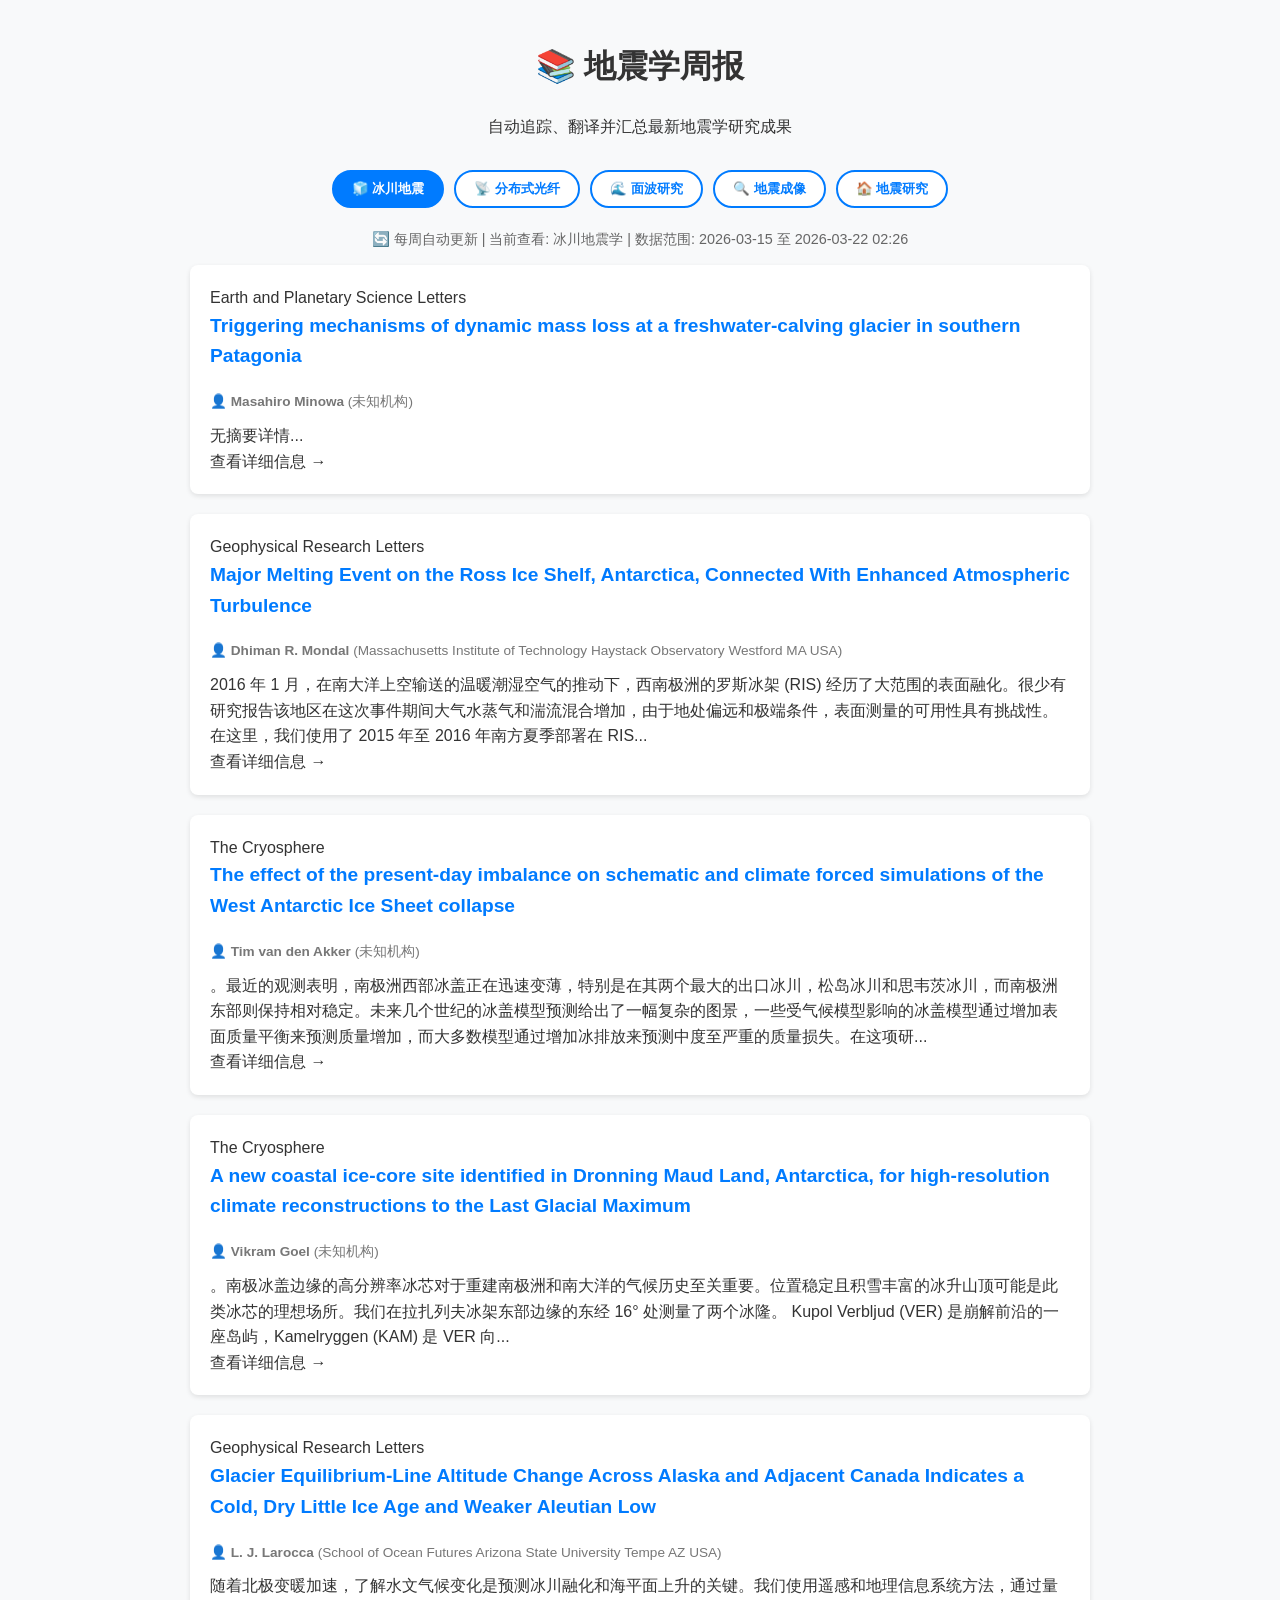
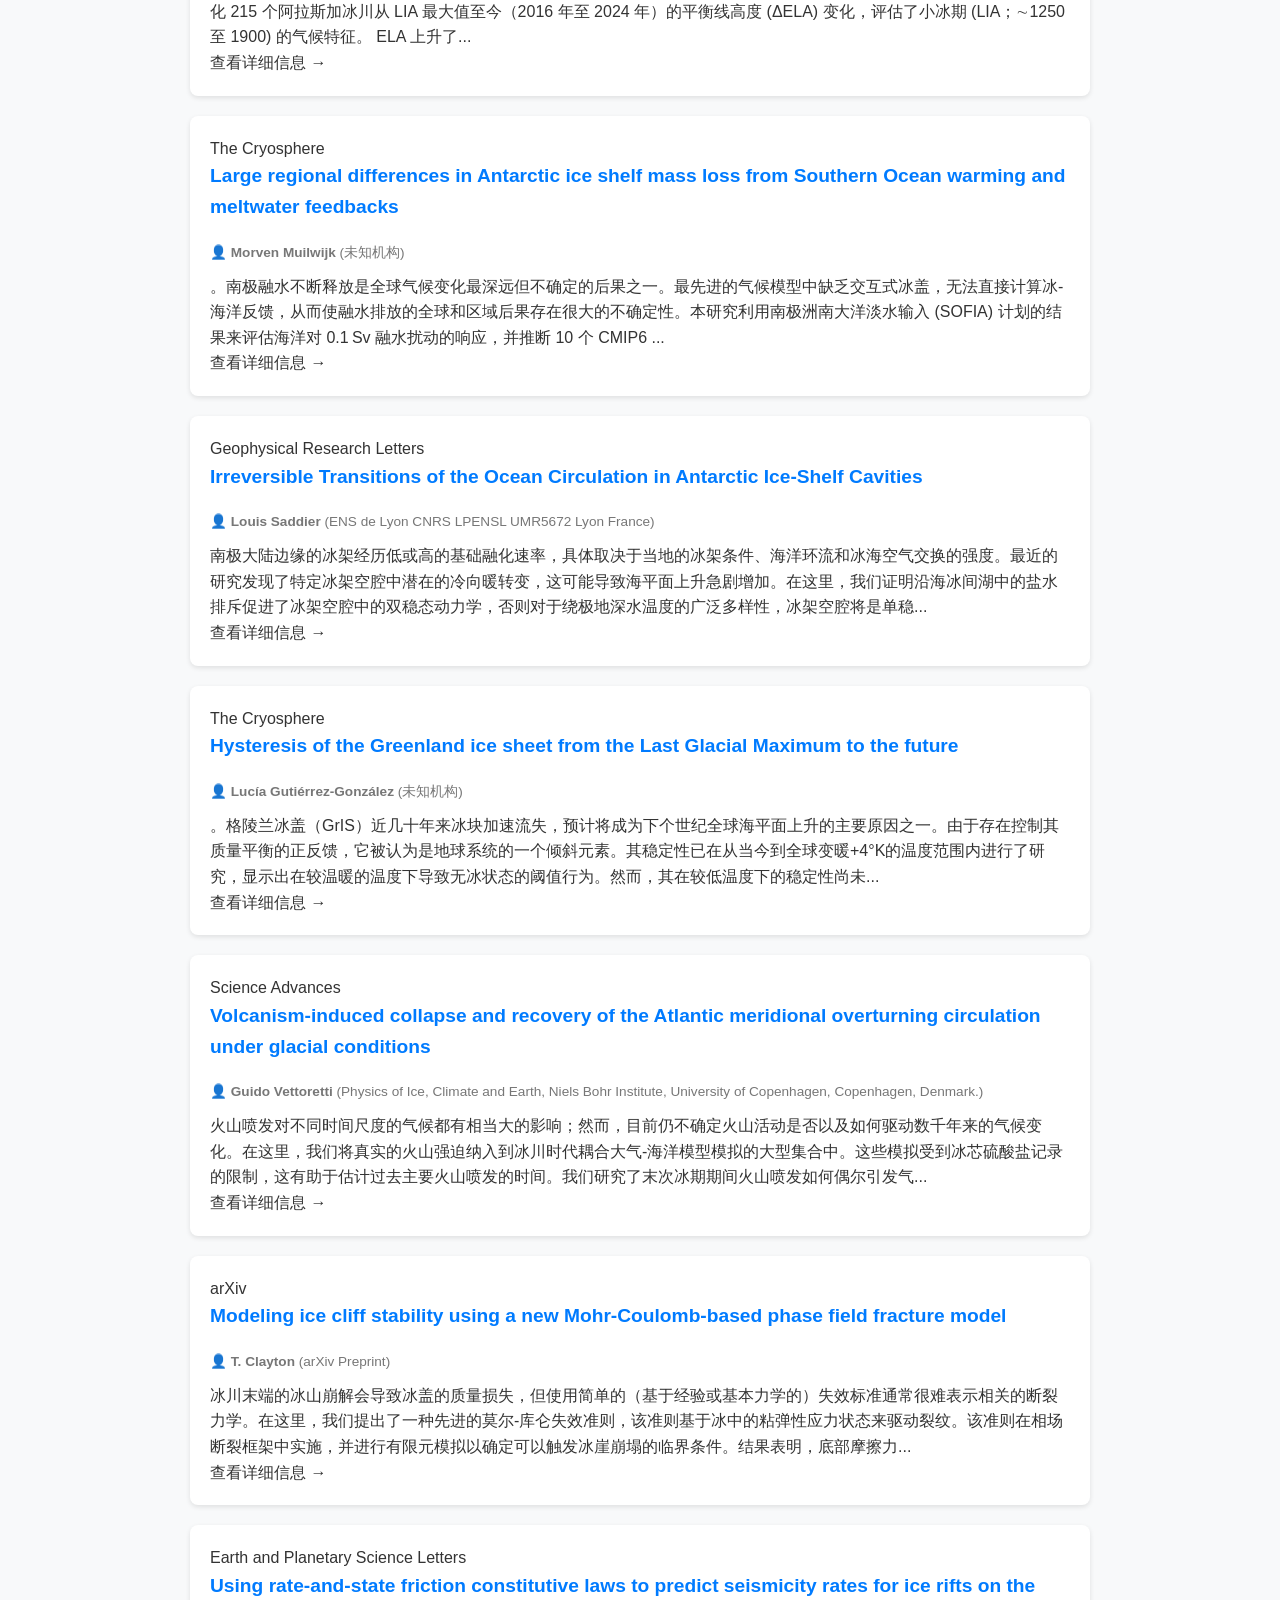
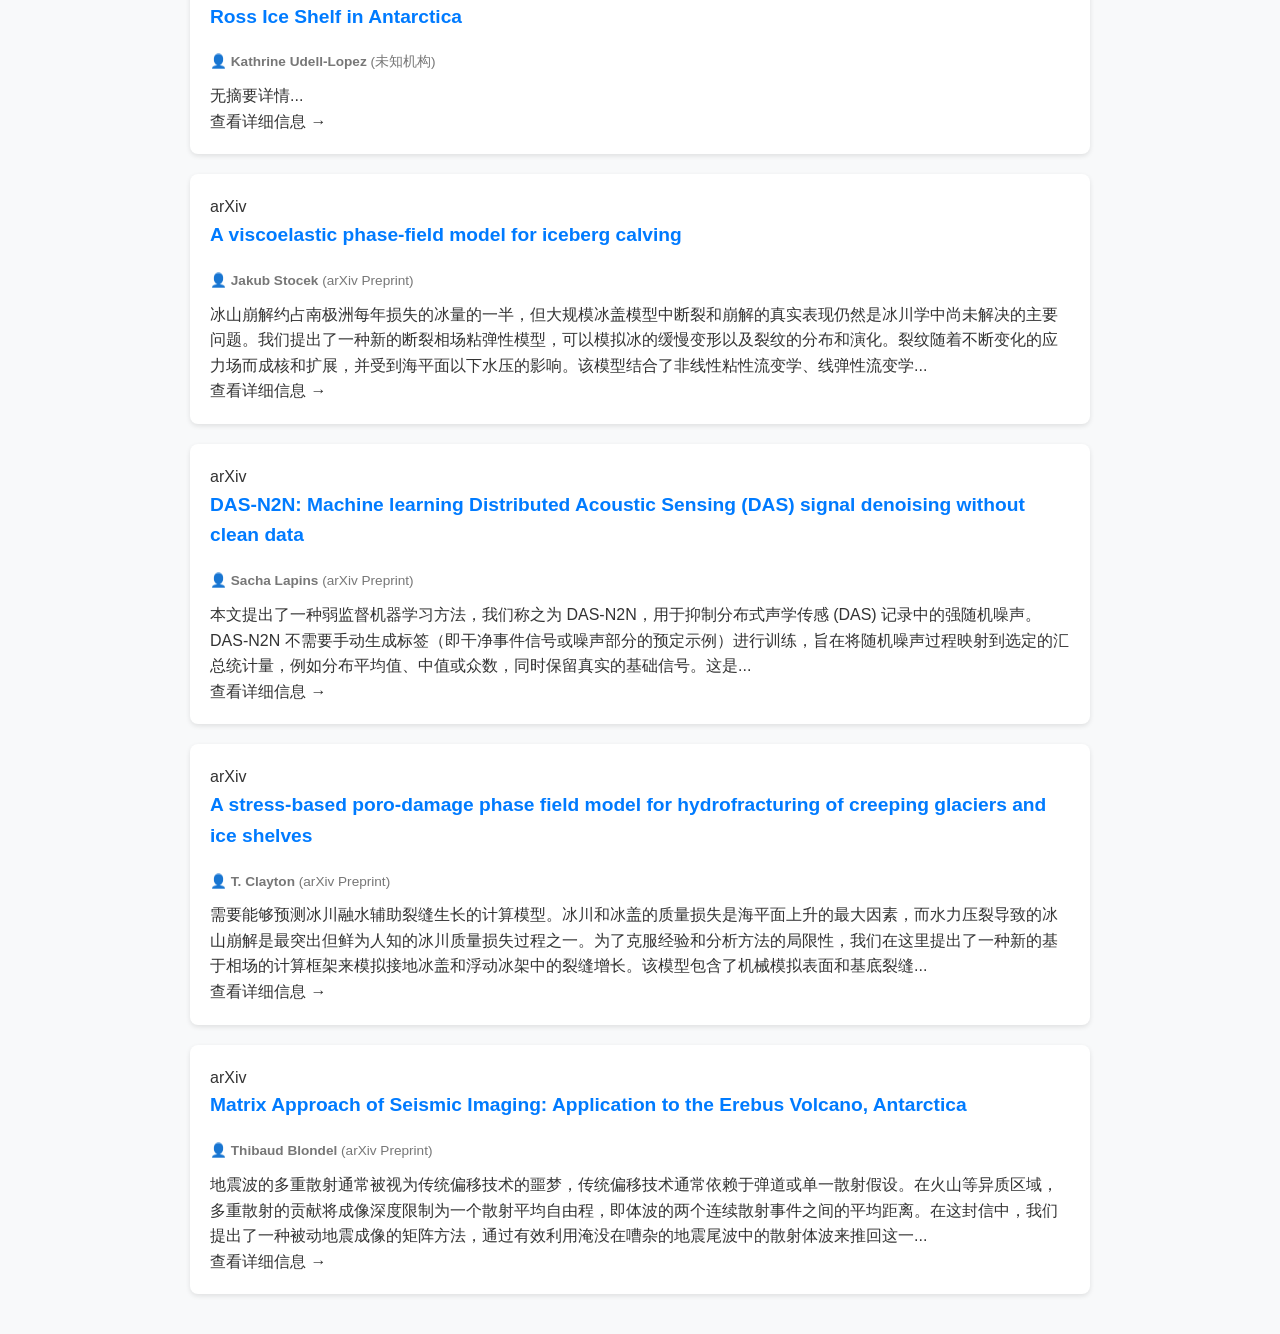
==== index.html @ c6fc9a9e "update papers" ====
<!DOCTYPE html>
<html lang="zh-CN">
<head>
    <meta charset="UTF-8">
    <meta name="viewport" content="width=device-width, initial-scale=1.0">
    <title>地震学周报</title>
    <link rel="stylesheet" href="style.css">
</head>
<body>
    <div class="container">
        <header>
            <h1>📚 地震学周报</h1>
            <p>自动追踪、翻译并汇总最新地震学研究成果</p>
        </header>

        <nav class="topic-nav">
            <button class="topic-btn active" onclick="switchTopic('cryo')">🧊 冰川地震</button>
            <button class="topic-btn" onclick="switchTopic('das')">📡 分布式光纤</button>
            <button class="topic-btn" onclick="switchTopic('surface')">🌊 面波研究</button>
            <button class="topic-btn" onclick="switchTopic('imaging')">🔍 地震成像</button>
            <button class="topic-btn" onclick="switchTopic('earthquake')">🏠 地震研究</button>
        </nav>

        <div class="search-section text-center">
            <p style="color: #666; font-size: 0.9rem;">🔄 每周自动更新 | 当前查看: <span id="current-topic-name">冰川地震学</span> | 数据范围: <span id="last-update">-</span></p>
        </div>

        <div id="loading" class="loading hidden">
            <div class="spinner"></div>
            <p>正在加载数据...</p>
        </div>

        <div id="papers-list" class="papers-list"></div>

        <div id="paper-modal" class="modal hidden">
            <div class="modal-content">
                <div class="modal-header">
                    <h2 id="modal-title"></h2>
                    <button id="close-modal" class="close-btn">&times;</button>
                </div>
                <div id="modal-body" class="modal-body"></div>
            </div>
        </div>
    </div>

    <script src="app.js"></script>
</body>
</html>
---- style.css ----
:root {
    --primary-color: #007bff;
    --bg-color: #f8f9fa;
    --text-color: #333;
    --card-bg: #fff;
}

body {
    font-family: -apple-system, BlinkMacSystemFont, "Segoe UI", Roboto, "Helvetica Neue", Arial, sans-serif;
    background-color: var(--bg-color);
    color: var(--text-color);
    line-height: 1.6;
    margin: 0;
    padding: 0;
}

.container {
    max-width: 900px;
    margin: 0 auto;
    padding: 20px;
}

header {
    text-align: center;
    margin-bottom: 30px;
}

.text-center { text-align: center; }

/* 按钮导航样式 */
.topic-nav {
    display: flex;
    flex-wrap: wrap;
    gap: 10px;
    margin: 20px 0;
    justify-content: center;
}

.topic-btn {
    padding: 8px 18px;
    border: 2px solid var(--primary-color);
    background: white;
    color: var(--primary-color);
    border-radius: 20px;
    cursor: pointer;
    transition: all 0.3s;
    font-weight: bold;
    outline: none;
}

.topic-btn.active {
    background: var(--primary-color);
    color: white;
}

.topic-btn:hover {
    background: #e7f1ff;
}

.topic-btn.active:hover {
    background: #0056b3;
}

/* 论文卡片样式 */
.paper-card {
    background: var(--card-bg);
    border-radius: 8px;
    padding: 20px;
    margin-bottom: 20px;
    box-shadow: 0 2px 5px rgba(0,0,0,0.1);
    cursor: pointer;
    transition: transform 0.2s;
}

.paper-card:hover {
    transform: translateY(-3px);
    box-shadow: 0 4px 10px rgba(0,0,0,0.15);
}

.paper-card h3 {
    margin-top: 0;
    color: var(--primary-color);
    font-size: 1.2rem;
}

.paper-meta {
    font-size: 0.85rem;
    color: #777;
    margin-bottom: 10px;
}

.paper-authors {
    font-weight: 500;
    margin-bottom: 10px;
}

.paper-abstract {
    font-size: 0.9rem;
    color: #555;
    display: -webkit-box;
    -webkit-line-clamp: 3;
    -webkit-box-orient: vertical;
    overflow: hidden;
}

/* 模态框样式 */
.modal {
    position: fixed;
    top: 0;
    left: 0;
    width: 100%;
    height: 100%;
    background: rgba(0,0,0,0.6);
    display: flex;
    justify-content: center;
    align-items: center;
    z-index: 1000;
}

.modal.hidden { display: none; }

.modal-content {
    background: white;
    width: 90%;
    max-width: 800px;
    max-height: 85vh;
    border-radius: 12px;
    overflow-y: auto;
    padding: 30px;
    position: relative;
}

.modal-header {
    display: flex;
    justify-content: space-between;
    align-items: flex-start;
    margin-bottom: 20px;
}

.close-btn {
    background: none;
    border: none;
    font-size: 2rem;
    cursor: pointer;
}

.analysis-section {
    margin-bottom: 20px;
}

.analysis-section h3 {
    border-left: 4px solid var(--primary-color);
    padding-left: 10px;
    font-size: 1.1rem;
}

/* 加载动画 */
.loading {
    text-align: center;
    padding: 50px;
}

.spinner {
    width: 40px;
    height: 40px;
    border: 4px solid #f3f3f3;
    border-top: 4px solid var(--primary-color);
    border-radius: 50%;
    animation: spin 1s linear infinite;
    margin: 0 auto 10px;
}

@keyframes spin {
    0% { transform: rotate(0deg); }
    100% { transform: rotate(360deg); }
}

.hidden { display: none; }
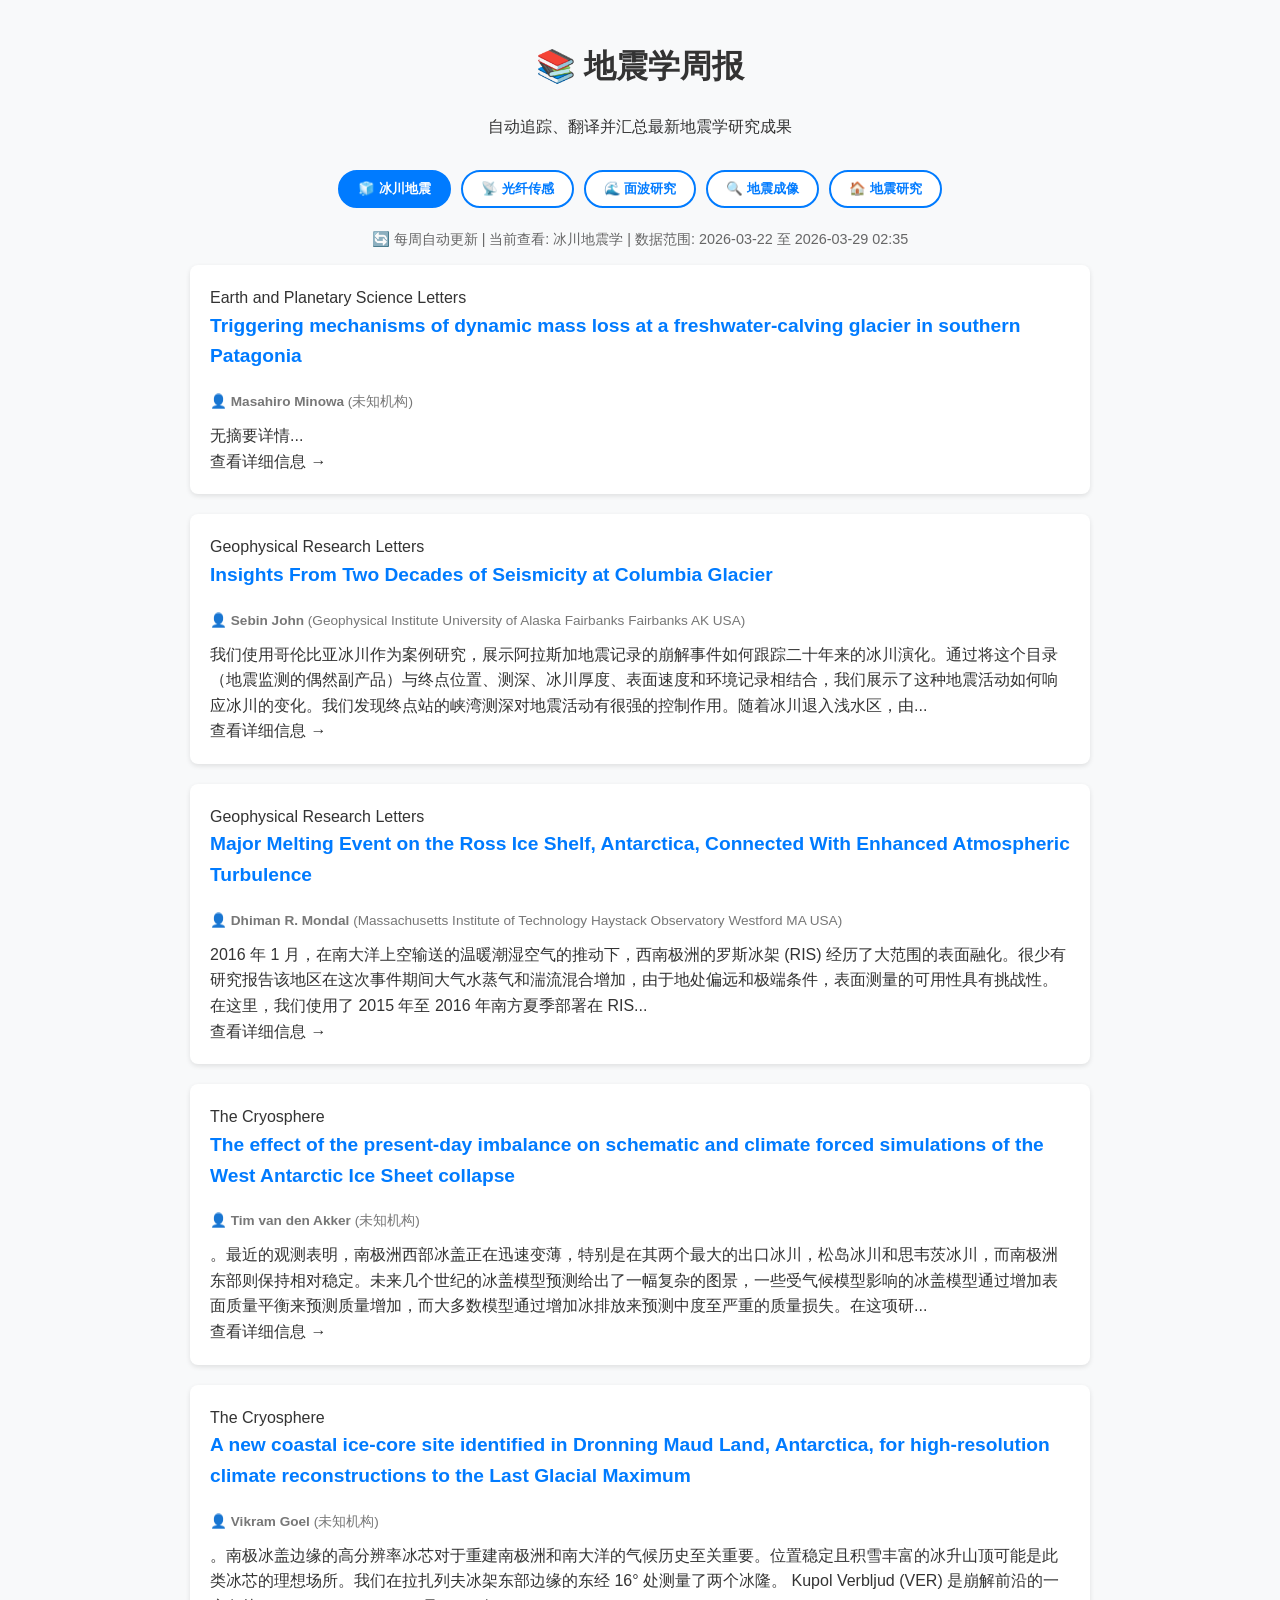
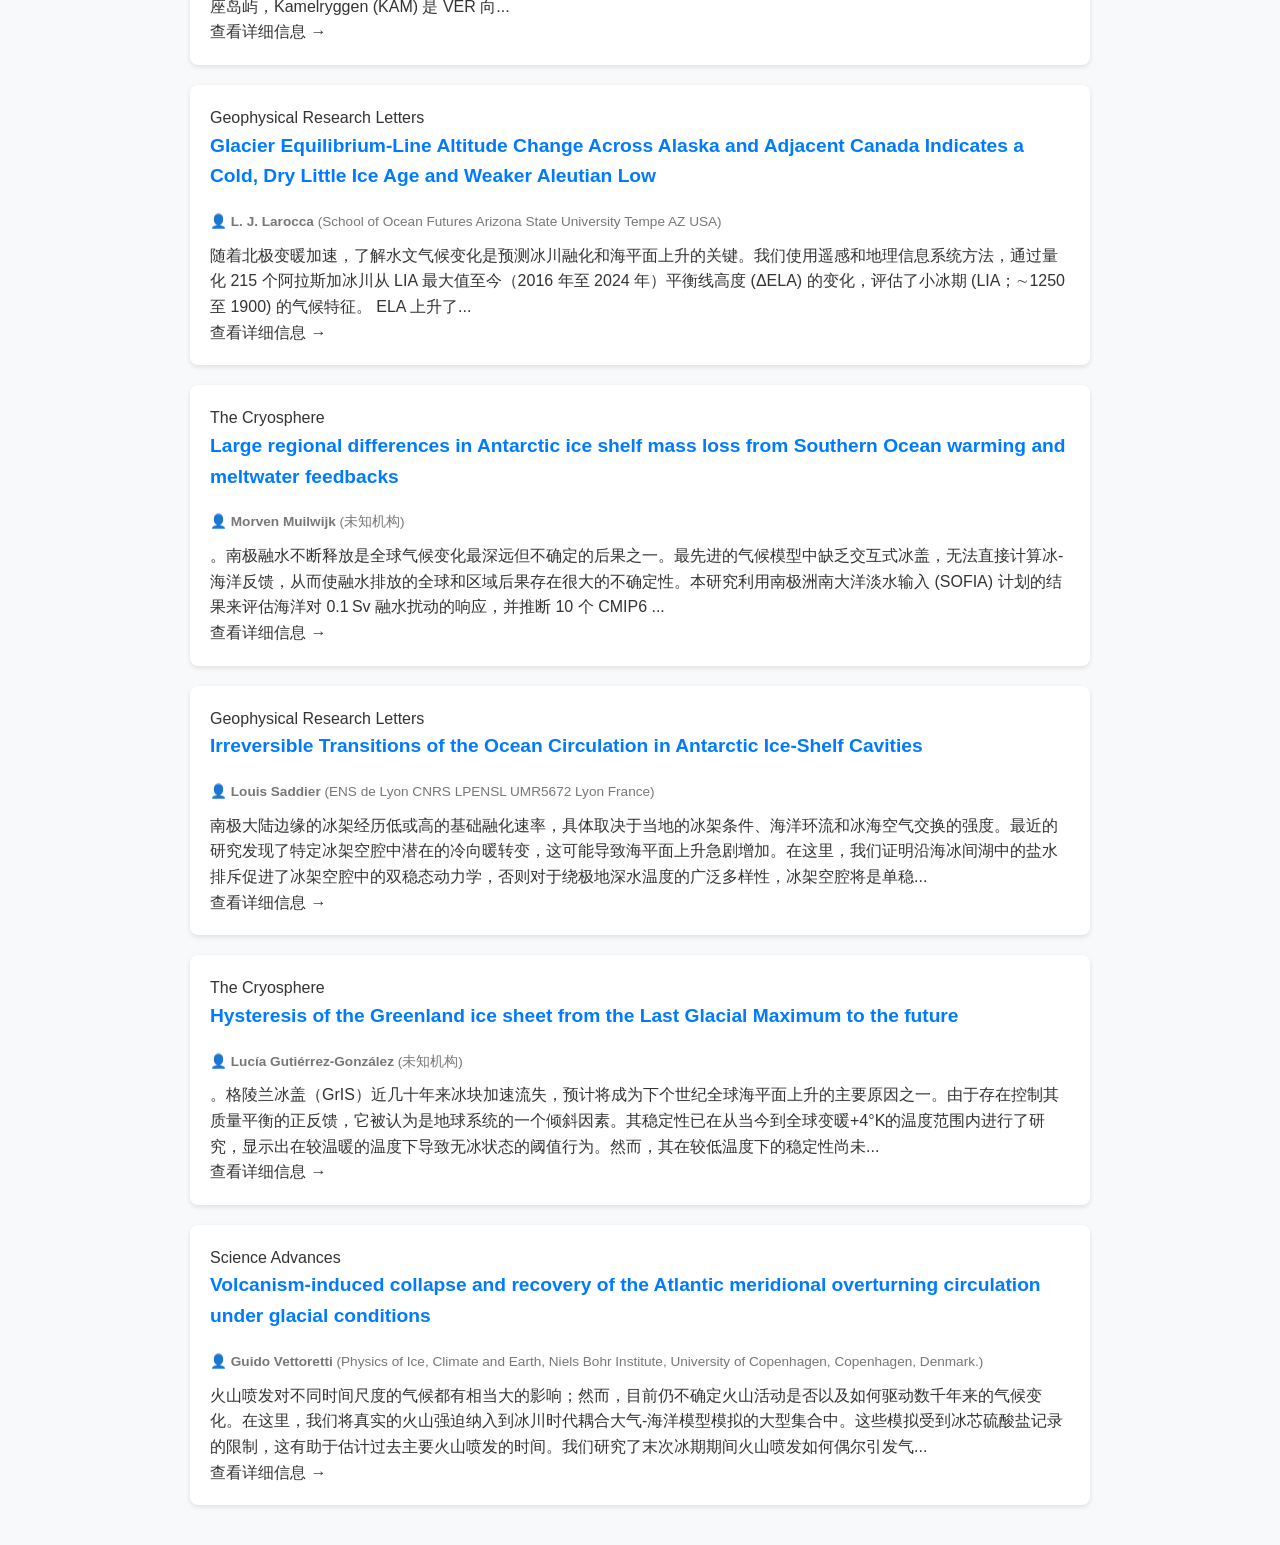
==== commit c09fd4f8: "update papers" ====
--- a/index.html
+++ b/index.html
@@ -15,7 +15,7 @@
 
         <nav class="topic-nav">
             <button class="topic-btn active" onclick="switchTopic('cryo')">🧊 冰川地震</button>
-            <button class="topic-btn" onclick="switchTopic('das')">📡 分布式光纤</button>
+            <button class="topic-btn" onclick="switchTopic('das')">📡 光纤传感</button>
             <button class="topic-btn" onclick="switchTopic('surface')">🌊 面波研究</button>
             <button class="topic-btn" onclick="switchTopic('imaging')">🔍 地震成像</button>
             <button class="topic-btn" onclick="switchTopic('earthquake')">🏠 地震研究</button>
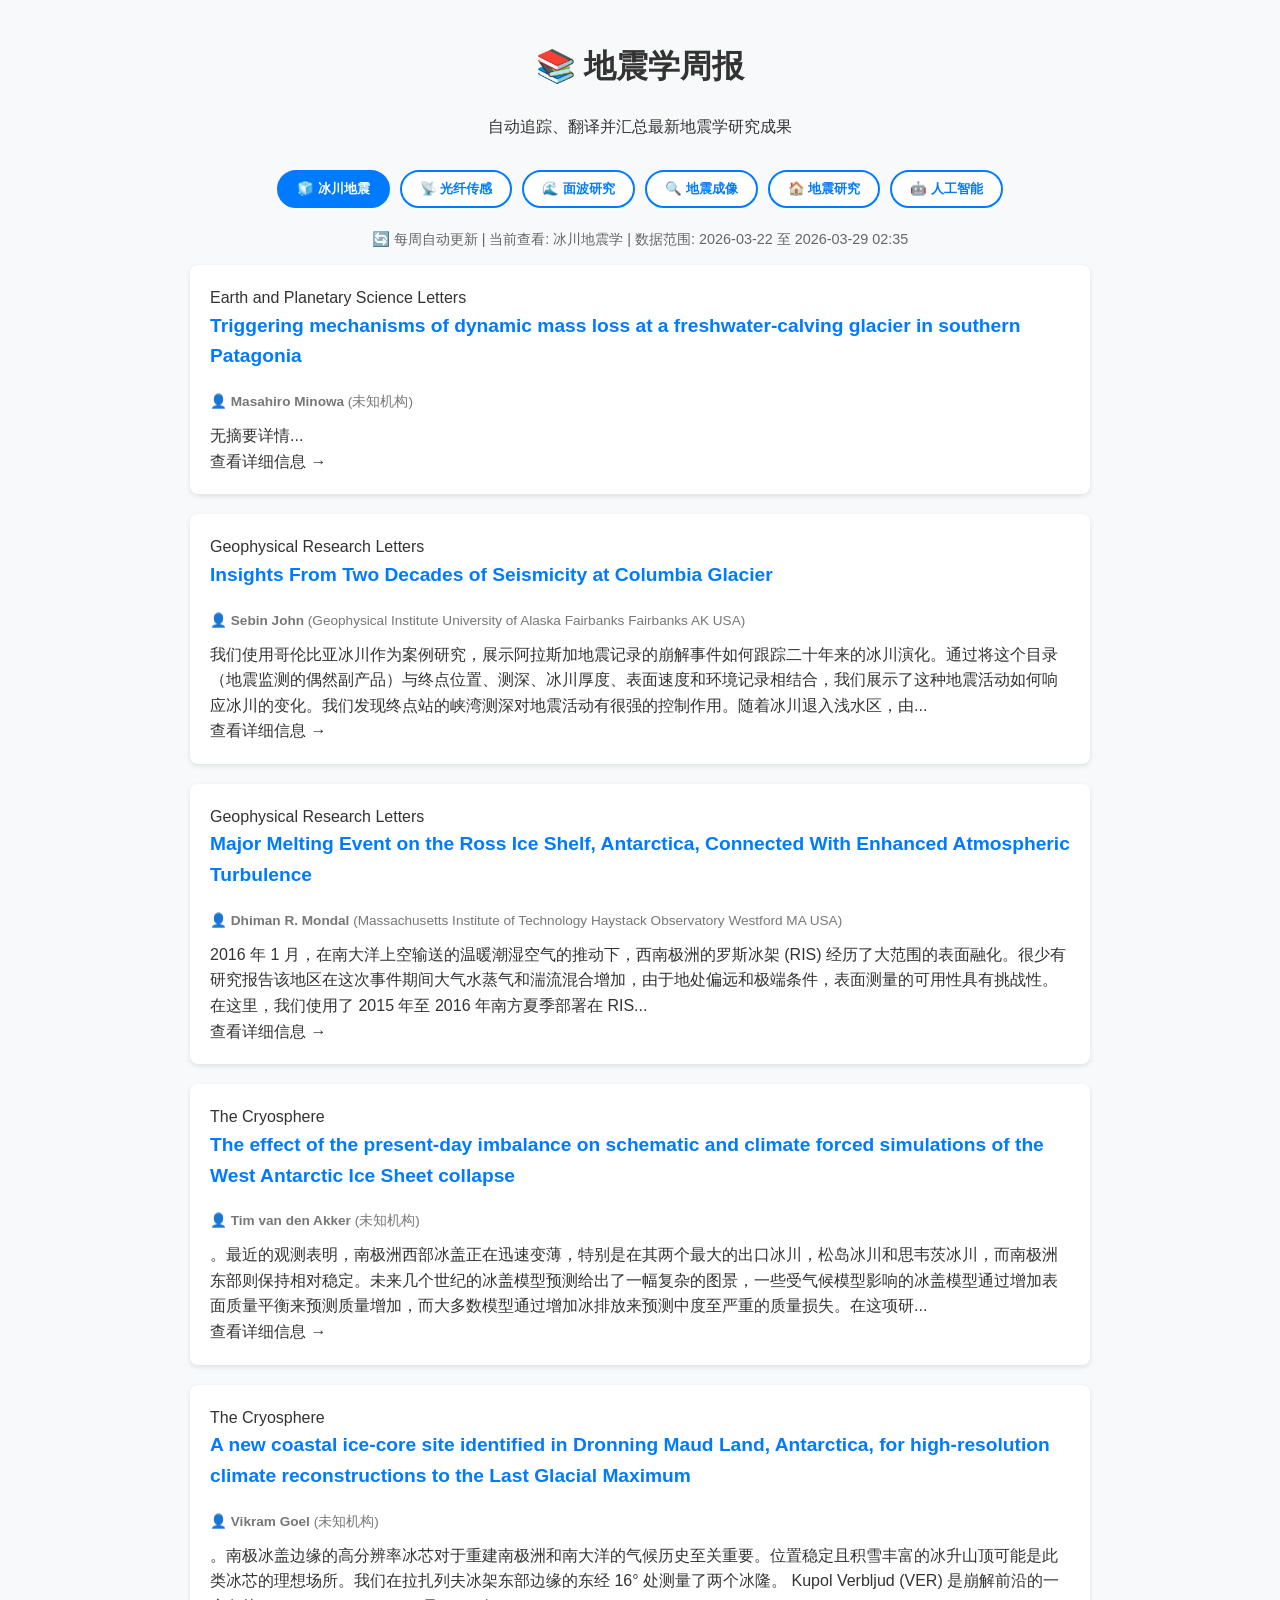
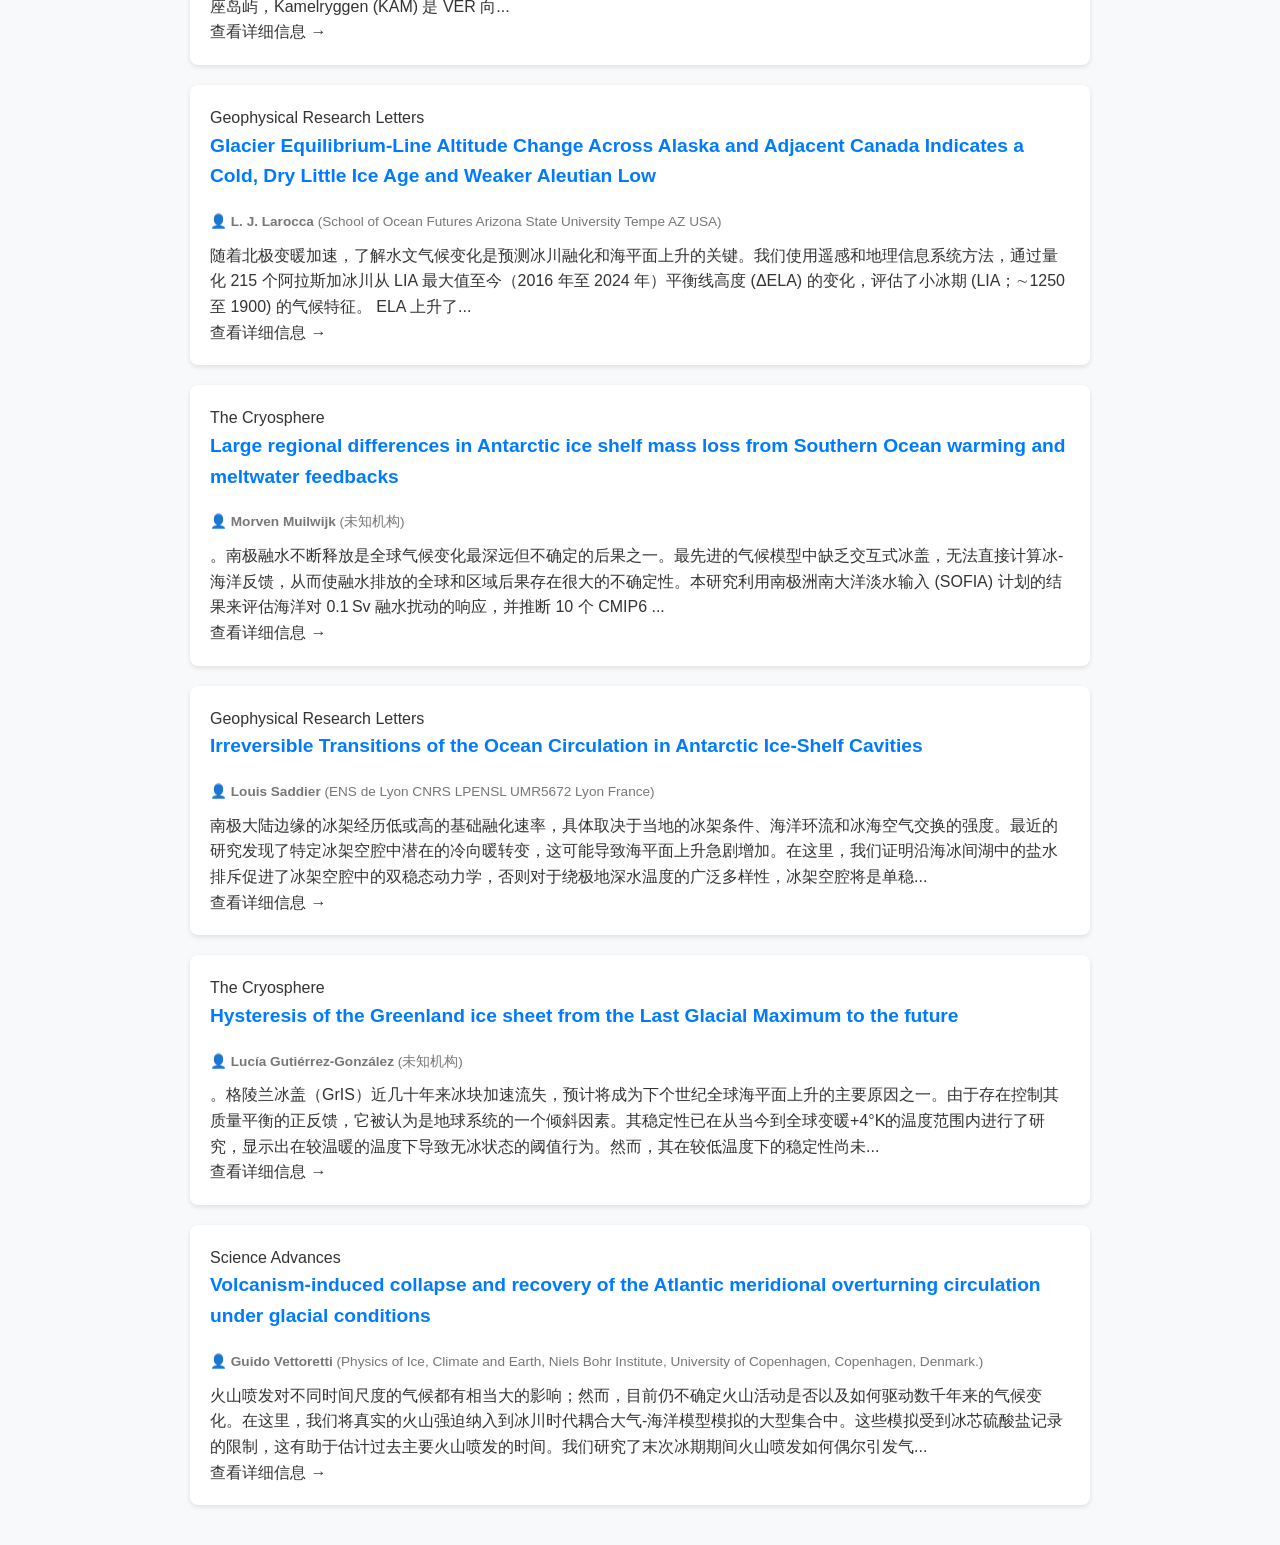
==== commit a8452d9d: "update papers" ====
--- a/index.html
+++ b/index.html
@@ -19,6 +19,7 @@
             <button class="topic-btn" onclick="switchTopic('surface')">🌊 面波研究</button>
             <button class="topic-btn" onclick="switchTopic('imaging')">🔍 地震成像</button>
             <button class="topic-btn" onclick="switchTopic('earthquake')">🏠 地震研究</button>
+            <button class="topic-btn" onclick="switchTopic('ai')">🤖 人工智能</button>
         </nav>
 
         <div class="search-section text-center">
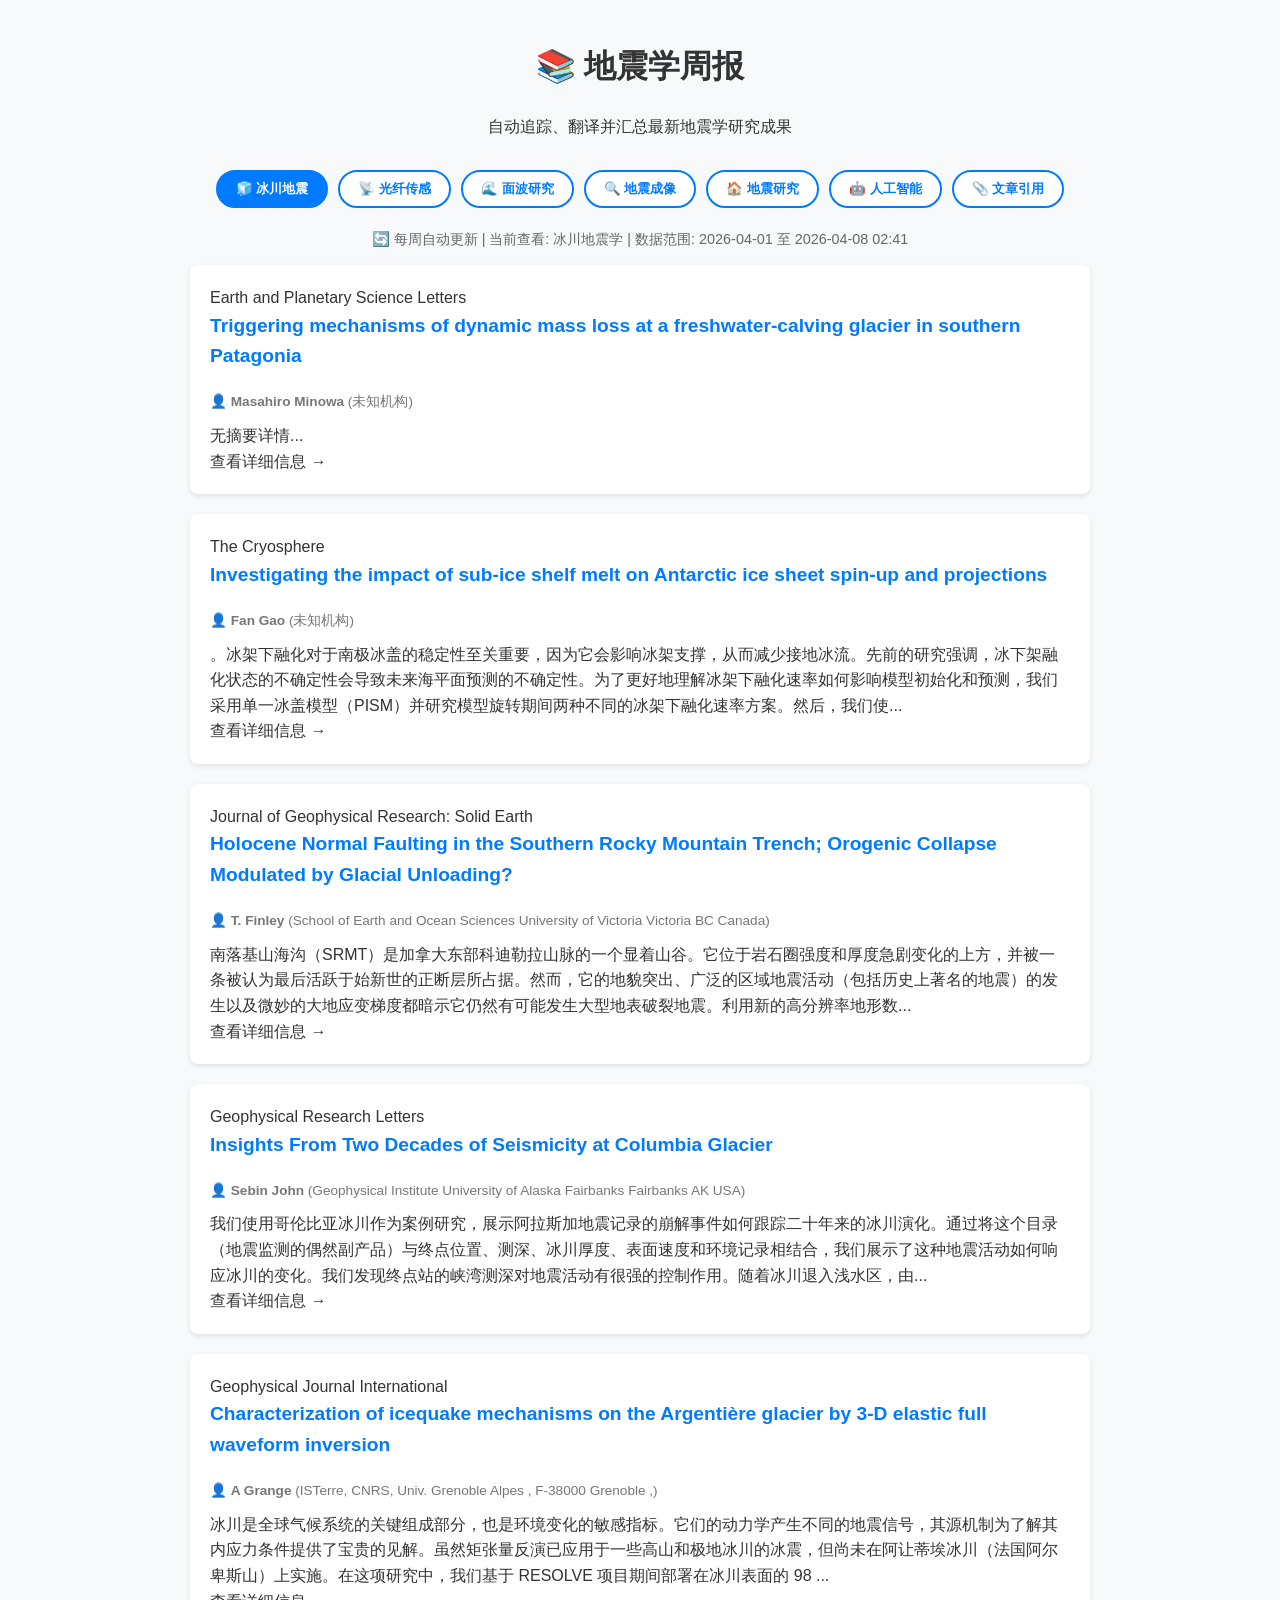
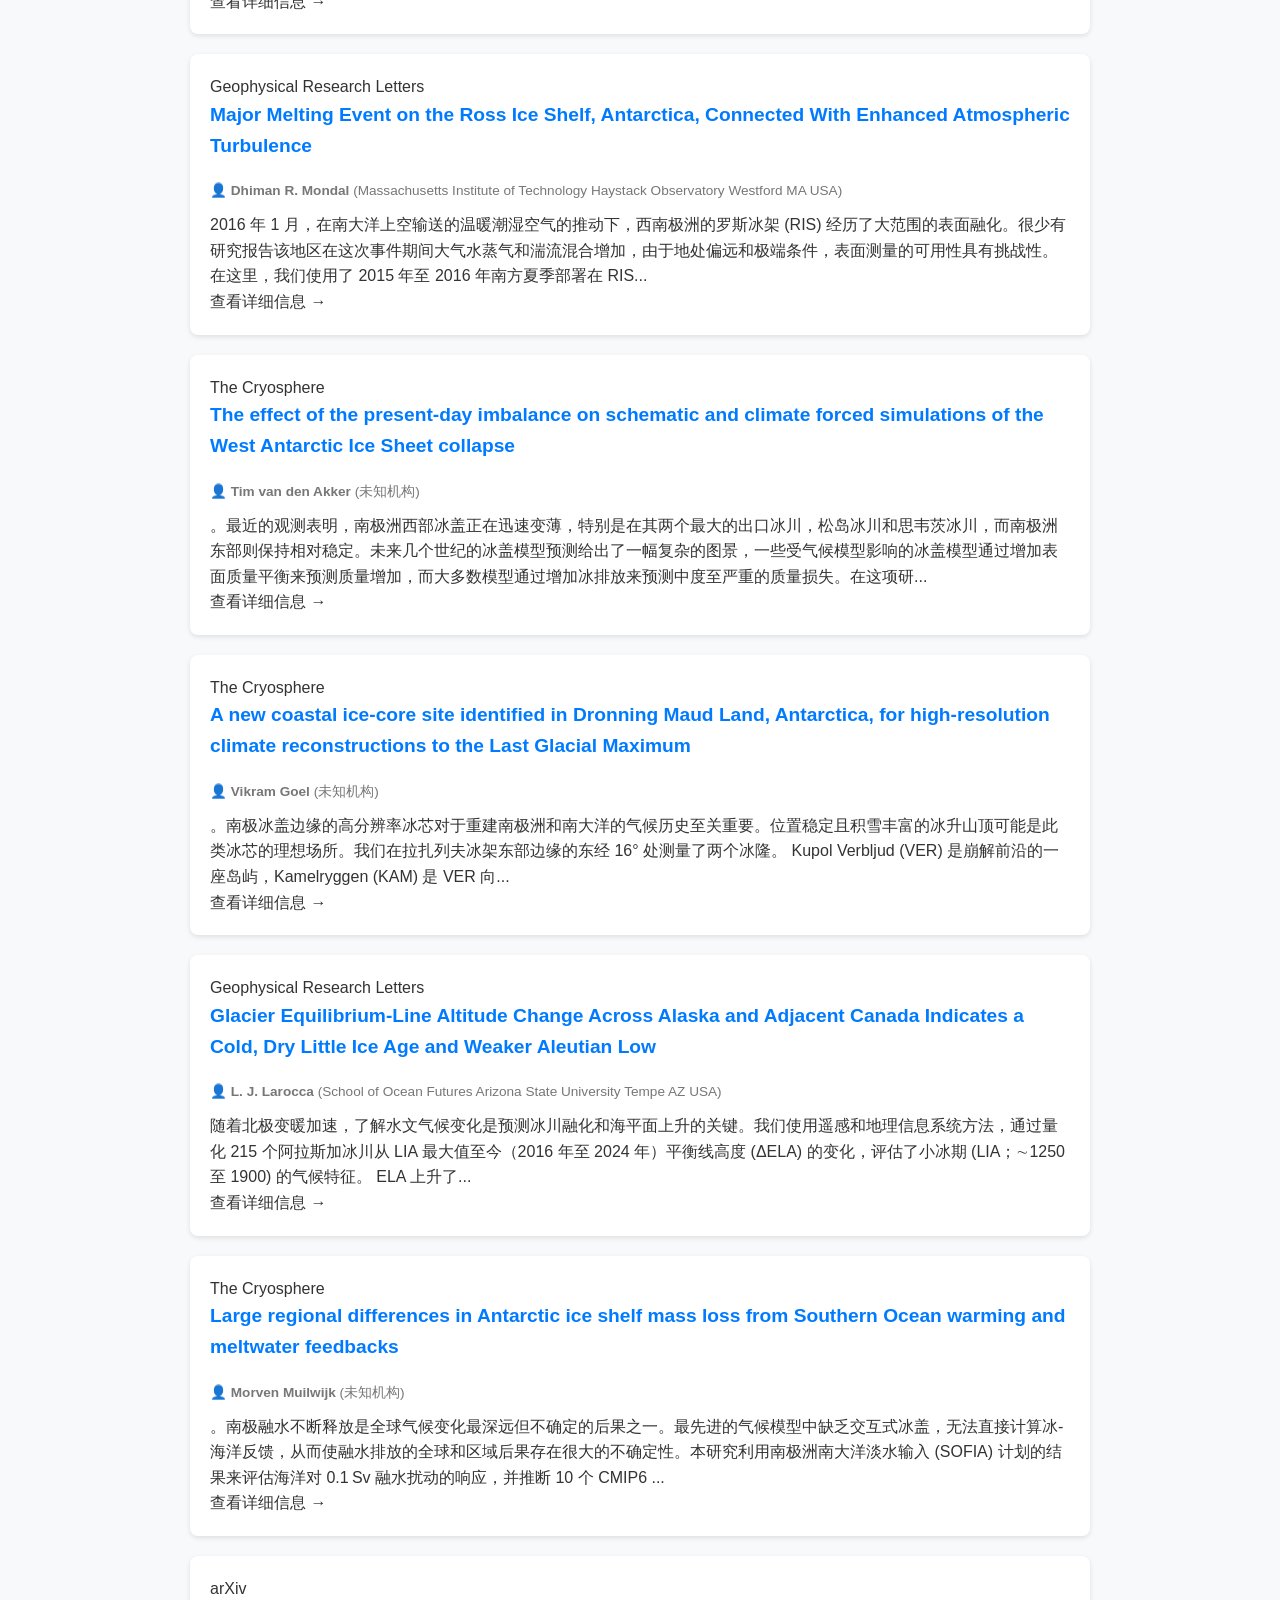
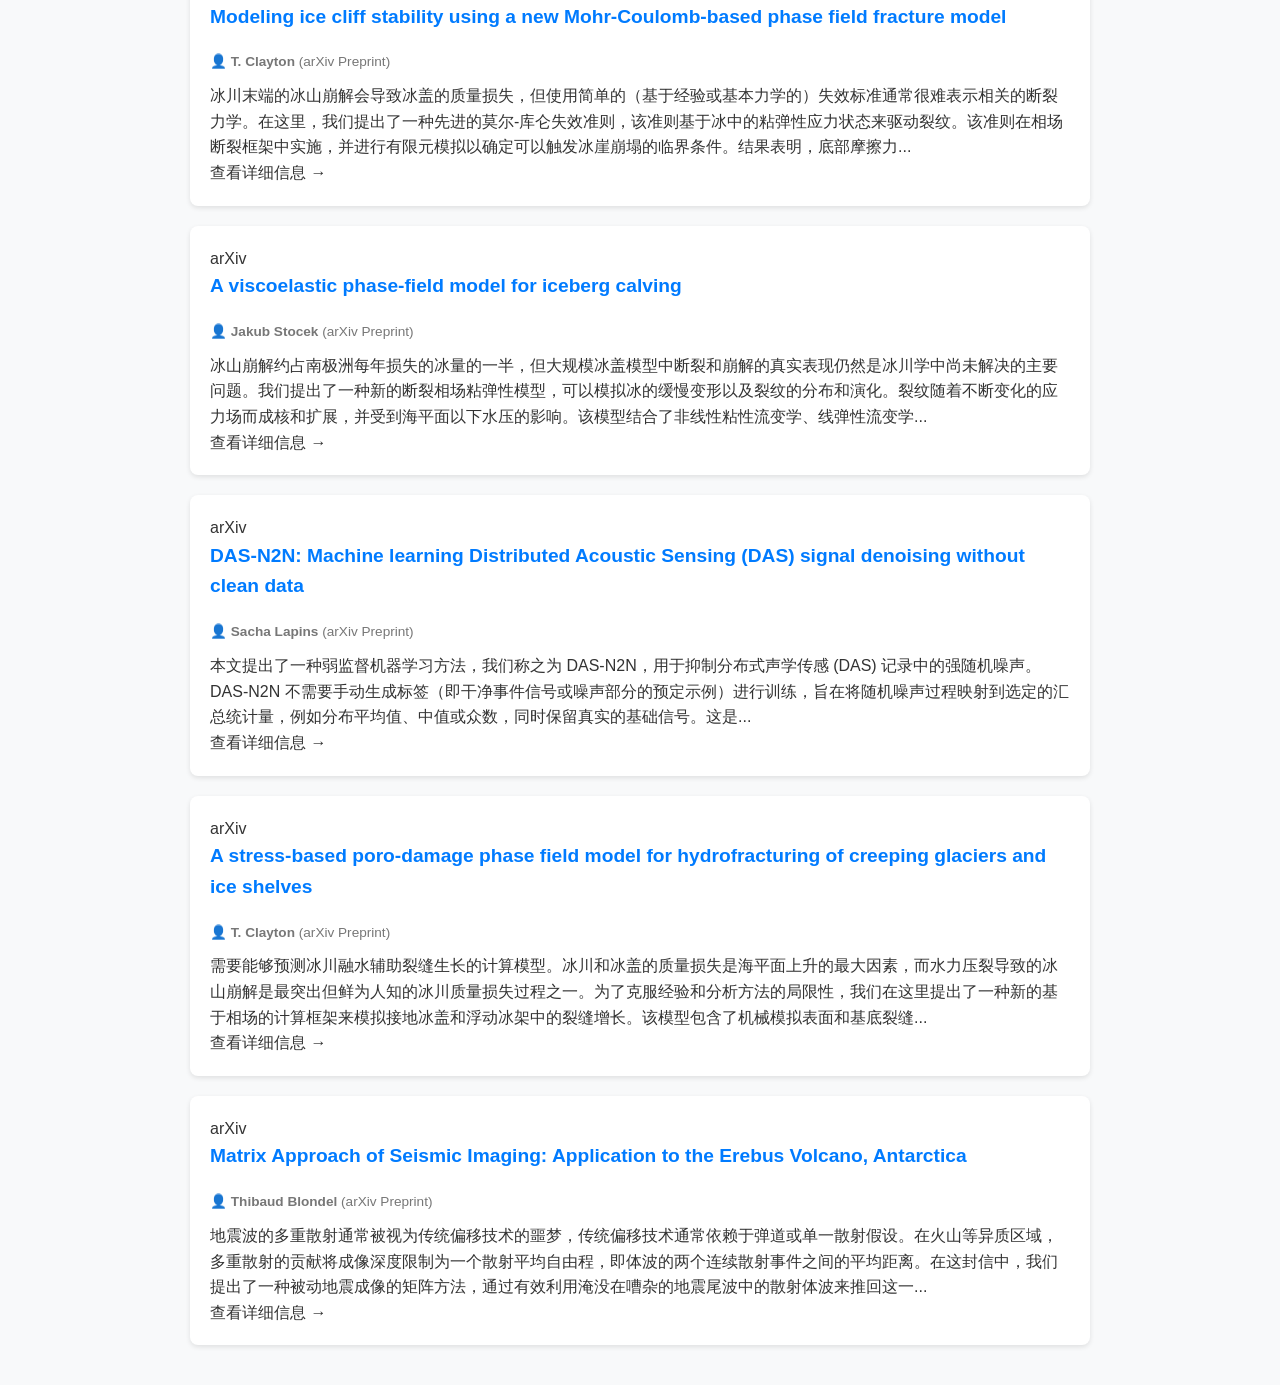
==== commit 22254612: "Add citations tab: track papers citing user publications" ====
--- a/index.html
+++ b/index.html
@@ -20,6 +20,7 @@
             <button class="topic-btn" onclick="switchTopic('imaging')">🔍 地震成像</button>
             <button class="topic-btn" onclick="switchTopic('earthquake')">🏠 地震研究</button>
             <button class="topic-btn" onclick="switchTopic('ai')">🤖 人工智能</button>
+            <button class="topic-btn" onclick="switchTopic('citations')">📎 文章引用</button>
         </nav>
 
         <div class="search-section text-center">
